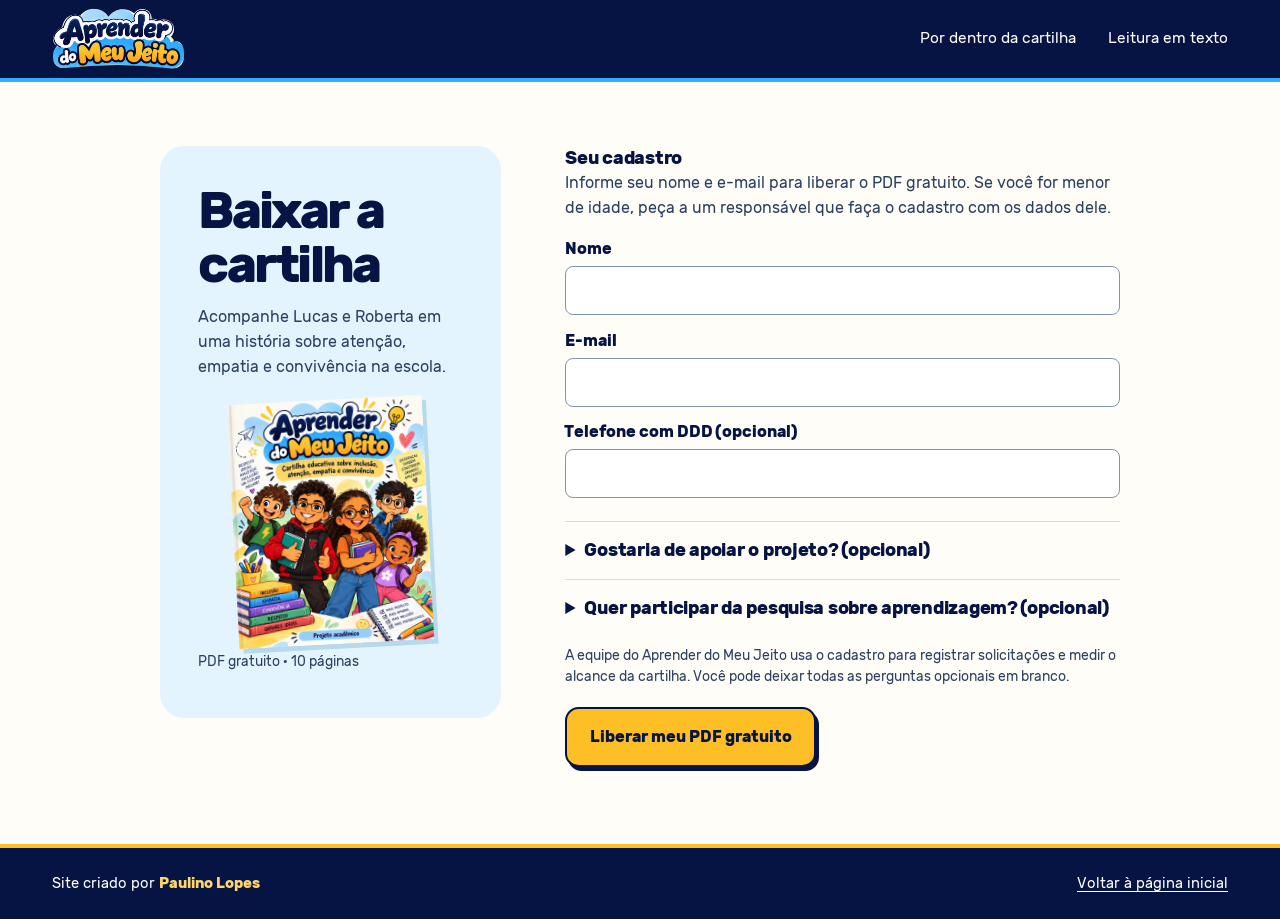
==== baixar/index.html @ f5104243 "Integra o cadastro ao botão de download da cartilha no GitHub Pages" ====
<!doctype html><html lang="pt-BR"><head><meta charset="utf-8"><meta name="viewport" content="width=device-width,initial-scale=1"><meta name="referrer" content="strict-origin-when-cross-origin"><meta name="robots" content="noindex"><link rel="icon" href="../icone-marca.png"><title>Baixar a cartilha | Aprender do Meu Jeito</title><link rel="stylesheet" href="../estilo.css"><link rel="stylesheet" href="./form.css"></head><body>
  <a class="skip" href="#cadastro">Pular para o cadastro</a><header><div class="wrap top"><a href="../index.html" class="brand" aria-label="Aprender do Meu Jeito, página inicial"><svg class="nav-logo" viewBox="23 17 524 244" aria-hidden="true" focusable="false"><defs><clipPath id="marca-cabecalho"><path d="M27 207 Q27 185 44 167 C19 159 19 117 63 93 C71 51 104 36 135 48 C164 9 222 12 248 52 C269 18 319 12 349 38 C370 8 419 18 419 60 Q433 58 446 67 C496 48 526 98 495 131 Q511 142 504 151 C529 142 547 164 547 194 L547 215 C543 242 530 257 500 258 L469 254 Q292 233 85 254 C52 259 26 247 27 207 Z"/></clipPath></defs><image href="../marca-aprender-do-meu-jeito.png" width="547" height="339" clip-path="url(#marca-cabecalho)"/></svg></a><nav aria-label="Navegação principal"><a class="interior" href="../index.html#por-dentro">Por dentro da cartilha</a><a href="../leitura.html">Leitura em texto</a></nav></div></header>
  <main class="form-layout"><div class="form-aside"><h1>Baixar a cartilha</h1><p>Acompanhe Lucas e Roberta em uma história sobre atenção, empatia e convivência na escola.</p><img src="../capa.webp" alt="Capa da cartilha Aprender do Meu Jeito"><p class="hint">PDF gratuito · 10 páginas</p></div><div id="cadastro"><h2>Seu cadastro</h2><p>Informe seu nome e e-mail para liberar o PDF gratuito. Se você for menor de idade, peça a um responsável que faça o cadastro com os dados dele.</p>
  
  <form action="https://aprender-do-meu-jeito.paulinolopes1474.chatgpt.site/baixar/github" method="post"><input type="hidden" name="protocolo" value="">
  <div class="fields">
  <label>Nome <input autocomplete="name" name="nome" required maxlength="120" value=""></label>
  <label>E-mail <input autocomplete="email" type="email" name="email" required maxlength="254" value=""></label>
  <label>Telefone com DDD (opcional) <input autocomplete="tel" type="tel" name="telefone" maxlength="24" value=""></label></div>
  <details ><summary>Gostaria de apoiar o projeto? (opcional)</summary>
  <p>Escolha quantas opções quiser. Manifestar interesse não gera cobrança ou compromisso.</p>
  <fieldset><legend class="sr-only">Formas de apoio</legend><label class="choice"><input type="checkbox" name="apoio" value="compartilhar" >Compartilhar a cartilha com outras pessoas</label><label class="choice"><input type="checkbox" name="apoio" value="expansao" >Levar o projeto à minha escola, instituição ou comunidade</label><label class="choice"><input type="checkbox" name="apoio" value="financeiro" >Contribuir financeiramente para a expansão do projeto</label><label class="choice"><input type="checkbox" name="apoio" value="colaborar" >Oferecer tempo, serviços ou materiais</label></fieldset>
  <label class="choice"><input type="checkbox" name="contato" value="sim" >Autorizo a equipe a falar comigo por e-mail ou pelo telefone informado sobre como apoiar o projeto.</label></details>
  <details ><summary>Quer participar da pesquisa sobre aprendizagem? (opcional)</summary>
  <p>Se você tem 18 anos ou mais, pode contar sobre a sua própria experiência. Guardamos apenas os totais de cada resposta, sem associá-los ao seu nome ou contato. Eles ajudam a escolher os temas das próximas cartilhas.</p>
  <label class="choice"><input type="checkbox" name="pesquisa" value="sim" >Tenho 18 anos ou mais e autorizo o uso das minhas respostas nessa pesquisa.</label>
  <fieldset><legend>Quais situações fazem parte da sua experiência?</legend><label class="choice"><input type="checkbox" name="vivencia" value="tea" >Autismo (TEA)</label><label class="choice"><input type="checkbox" name="vivencia" value="tdah" >Transtorno do déficit de atenção com hiperatividade (TDAH)</label><label class="choice"><input type="checkbox" name="vivencia" value="dislexia" >Dislexia</label><label class="choice"><input type="checkbox" name="vivencia" value="outra" >Outra condição que afeta minha aprendizagem</label><label class="choice"><input type="checkbox" name="vivencia" value="dificuldade" >Tenho dificuldades de atenção ou aprendizagem, sem diagnóstico</label><label class="choice"><input type="checkbox" name="vivencia" value="nenhuma" >Nenhuma dessas situações</label></fieldset></details>
  <p class="hint">A equipe do Aprender do Meu Jeito usa o cadastro para registrar solicitações e medir o alcance da cartilha. Você pode deixar todas as perguntas opcionais em branco.</p>
  <button class="download" type="submit">Liberar meu PDF gratuito</button></form></div></main>
  <footer><div class="wrap foot"><p>Site criado por <strong>Paulino Lopes</strong></p><a href="../">Voltar à página inicial</a></div></footer><script src="./cadastro.js" defer></script></body></html>
---- estilo.css ----
@font-face{font-family:Rubik;src:url(./rubik-regular.woff) format('woff');font-weight:400;font-display:swap}
@font-face{font-family:Rubik;src:url(./rubik-bold.woff) format('woff');font-weight:700;font-display:swap}
:root{--ink:#061443;--blue:#164d83;--gold:#febf26;--sky:#32adfc;--sky-light:#a8d9fc;--paper:#fffdf7;--line:#cddde9;--text:#2c4061;--width:1176px}
*,*::before,*::after{box-sizing:border-box}
html{scroll-padding-top:1rem}
body{margin:0;background:var(--paper);font-family:Rubik,Arial,sans-serif;color:var(--ink);line-height:1.55}
a{color:inherit}a:focus-visible,summary:focus-visible{outline:3px solid #045ac5;outline-offset:5px}
.wrap{width:min(var(--width),calc(100% - 96px));margin-inline:auto}
.skip{position:fixed;left:1rem;top:1rem;transform:translateY(-220%);background:white;padding:.6rem 1rem;z-index:10}.skip:focus{transform:none}
header{background:var(--ink);color:#fff;border-bottom:4px solid var(--sky)}
header a:focus-visible,footer a:focus-visible{outline-color:var(--gold)}
.top{min-height:78px;display:flex;align-items:center;justify-content:space-between;gap:2rem}
.brand{display:inline-flex;align-items:center;text-decoration:none;flex-shrink:0;padding-block:.45rem}.brand .nav-logo{width:132px;height:auto;display:block}
.sr-only{position:absolute;width:1px;height:1px;padding:0;margin:-1px;overflow:hidden;clip-path:inset(50%);white-space:nowrap;border:0}
nav{display:flex;gap:2rem;align-items:center}nav a{font-size:.96rem;text-decoration:none;padding:.65rem 0}nav a:hover,.foot a:hover{text-decoration:underline;text-underline-offset:4px}
.hero{display:grid;grid-template-columns:.96fr 1.04fr;align-items:center;gap:clamp(2rem,5vw,5rem);padding-block:clamp(38px,4.4vw,64px)}
.kicker{display:flex;align-items:center;gap:.55em;color:var(--blue);font-size:.82rem;font-weight:700;letter-spacing:.09em;text-transform:uppercase}.kicker::before{content:'';width:26px;height:4px;transform:rotate(-6deg);background:var(--gold);border-radius:80% 30% 60% 20%}
h1,h2,h3,p{margin:0}.hero h1{margin:0 0 1.1rem;line-height:1}.hero-logo{display:block;width:min(100%,480px);height:auto}
.hero .lead{font-size:clamp(1.1rem,1.5vw,1.27rem);line-height:1.6;max-width:29rem;color:var(--text)}
.actions{display:flex;flex-wrap:wrap;gap:1.25rem;align-items:center;margin:1.8rem 0 .8rem}
.download{display:inline-flex;align-items:center;justify-content:center;gap:.7rem;text-decoration:none;font-weight:700;line-height:1.2;background:var(--gold);color:var(--ink);border:2px solid var(--ink);border-radius:.85rem;box-shadow:3px 4px 0 var(--ink);padding:1rem 1.4rem;transition:transform .14s,box-shadow .14s}
.download:hover{transform:translate(1px,1px);box-shadow:2px 3px 0 var(--ink);background:#ffda65}.download svg,.textlink svg{width:1.2rem;height:1.2rem}
.textlink{display:inline-flex;gap:.45rem;align-items:center;padding:.55rem .1rem;color:var(--ink);text-decoration:underline;text-underline-offset:4px;font-size:1rem}
.meta{font-size:.87rem;color:#526076}
.stage{position:relative;isolation:isolate;display:grid;place-items:center;min-height:393px;aspect-ratio:1.21;background:linear-gradient(155deg,#d6eeff 0%,var(--sky-light) 55%,#66c1ff 100%);border-radius:48% 41% 36% 31% / 36% 39% 24% 46%;margin:0}
.stage:before{content:'';position:absolute;width:17%;height:15%;left:8%;bottom:9%;background-image:radial-gradient(circle,#2586c5 1.5px,transparent 2px);background-size:9px 9px;transform:rotate(-8deg);z-index:-1}
.book{display:block;width:53%;height:auto;transform:rotate(6deg);border-radius:3px 4px 4px 3px;box-shadow:2px 3px 0 #f9f7e7,3px 4px 0 #a9b1ad,4px 5px 0 #fff,5px 6px 0 #96a8ad,13px 17px 23px #2639473b}
.charm{position:absolute;pointer-events:none}.star{width:13%;left:8%;top:16%;transform:rotate(-12deg)}.heart{width:11%;right:6%;bottom:14%;transform:rotate(9deg)}.rays{width:10%;right:8%;top:10%}
.inside{background:#f1f9ff;border-block:1px solid var(--line);padding:clamp(38px,4vw,62px) 0 clamp(48px,6vw,76px)}
h2{font-size:clamp(2rem,3.3vw,3rem);line-height:1.1;letter-spacing:-.052em}.section-heading{display:flex;align-items:center;gap:1rem;margin-bottom:1.6rem}.section-heading:after{content:'';flex:1;border-top:1px solid var(--line)}
.cards{display:grid;grid-template-columns:repeat(3,minmax(0,1fr));gap:1.45rem}.card{display:flex;flex-direction:column;text-decoration:none;border:1.5px solid var(--ink);border-radius:15px;overflow:hidden;background:#fff5cf}.card:nth-child(2){background:#e2f3ff}.card:nth-child(3){background:#fffdf7}.card:hover h3{text-decoration:underline;text-underline-offset:4px}.card img{width:100%;aspect-ratio:2.1;object-fit:cover;display:block;border-bottom:1.5px solid var(--ink)}.card div{padding:1rem 1.2rem 1.3rem}.card h3{font-size:1.16rem;line-height:1.25;letter-spacing:-.025em}.card p{margin-top:.45rem;line-height:1.45;color:var(--text)}
footer{color:white;background:var(--ink);border-top:4px solid var(--gold)}
.foot{display:flex;align-items:center;justify-content:space-between;padding-block:1.5rem;gap:1rem;flex-wrap:wrap;font-size:.92rem;color:inherit}.foot strong{color:#ffd669}.foot a{color:white;text-underline-offset:3px}
.reader{width:min(750px,calc(100% - 48px));margin:0 auto;padding:3rem 0}.reader h1{font-size:clamp(2.8rem,5.8vw,4.4rem);letter-spacing:-.06em;line-height:1.03;margin:.7rem 0 1rem}.reader .lede{color:var(--text);font-size:1.12rem}.index{background:#e5f5ff;border-radius:1rem;border:1px solid #bacfd2;margin:1.65rem 0 2.5rem;padding:.8rem 1.2rem}.index summary{cursor:pointer;font-weight:700}.index ul{columns:2;column-gap:2rem;padding-left:1.25rem}.index a,.reader a:not(.download){text-underline-offset:3px}.reader section{border-top:1px solid var(--line);padding:2rem 0 .5rem}.reader h2{font-size:clamp(1.6rem,4vw,2.1rem);margin:.35rem 0 1rem}.reader section p,.reader li{margin:.6rem 0}.reader blockquote{margin:1.1rem 0;padding:.7rem 1rem;background:#fff2bc;border-left:4px solid var(--gold)}.reader article{font-size:1.06rem}.reader dt{font-weight:700;margin-top:.7rem}.reader dd{margin:0}
@media(min-width:1450px){.hero{gap:6rem}.stage{min-height:460px}}
@media(max-width:850px){.wrap{width:calc(100% - 48px)}.hero{gap:2rem}.stage{min-height:300px}.actions{gap:.65rem}.cards{gap:.85rem}.card div{padding:1rem}nav{gap:1.15rem}}
@media(max-width:670px){.wrap{width:calc(100% - 36px)}.top{min-height:65px;gap:.5rem}.brand .nav-logo{width:112px}nav{gap:.65rem}nav .interior{display:none}nav a{font-size:.87rem}.hero{grid-template-columns:1fr;padding:36px 0 40px;gap:30px}.hero h1{margin:0 0 1rem}.actions{margin-top:1.4rem;gap:1rem}.download{padding:.9rem 1.1rem}.stage{width:min(100%,430px);margin:auto;min-height:0}.book{width:52%}.cards{grid-template-columns:1fr;gap:1.1rem}.card{display:grid;grid-template-columns:34% 1fr;min-height:105px}.card img{height:100%;aspect-ratio:auto;object-fit:cover;border:0;border-right:1.5px solid var(--ink)}.card div{align-self:center;padding:.85rem}.card h3{font-size:1.08rem}.card p{font-size:.97rem}.index ul{columns:1}.reader{width:calc(100% - 36px);padding:2rem 0}.foot{align-items:flex-start;flex-direction:column}.inside{padding-block:2rem}}
@media(prefers-reduced-motion:reduce){*{transition:none!important}}
---- baixar/form.css ----
.form-layout{width:min(960px,calc(100% - 36px));margin:clamp(1.5rem,5vw,4rem) auto;display:grid;grid-template-columns:minmax(0,.8fr) minmax(0,1.3fr);gap:clamp(1.5rem,5vw,4.8rem);align-items:start}
.form-aside{background:#e3f4ff;padding:clamp(1.35rem,3vw,2.5rem);border-radius:1.5rem;color:var(--ink)}
.form-aside img{width:min(100%,195px);height:auto;display:block;margin:1.25rem auto 0;transform:rotate(-3deg);box-shadow:4px 5px 0 #b6d9ed}
.form-layout h1{font-size:clamp(2rem,4.5vw,3.2rem);letter-spacing:-.05em;line-height:1.04;margin:0 0 .9rem}
.form-layout h2,.form-layout summary{font-size:1.13rem;font-weight:700;line-height:1.4;letter-spacing:-.015em}
.form-layout p,.form-layout small{color:var(--text)}
.fields{display:grid;gap:.85rem;margin:1rem 0 1.4rem}
.fields label{display:grid;gap:.26rem;font-weight:700}
.fields input{background:white;border:1px solid #8394aa;border-radius:.5rem;padding:.7rem .8rem;color:var(--ink);font:inherit;min-width:0;width:100%}
.form-layout input:focus-visible,.form-layout button:focus-visible,.form-layout summary:focus-visible{outline:3px solid #145bc5;outline-offset:3px}
.form-layout details{border-top:1px solid var(--line);padding:1rem 0}
.form-layout summary{cursor:pointer}.form-layout details p{margin:.6rem 0}
.form-layout .choice{display:flex;gap:.65rem;align-items:flex-start;cursor:pointer;padding:.4rem 0;line-height:1.45}
.choice input{flex:none;width:1.1rem;height:1.1rem;margin:.17rem 0 0;accent-color:#174f83}
.form-layout fieldset{border:0;padding:0;margin:.65rem 0}
.form-layout .download{font:inherit;font-weight:700;cursor:pointer;margin:.8rem 0}
.form-layout .hint{font-size:.87rem;line-height:1.45;margin:.5rem 0}
.form-layout .notice{border-left:4px solid #c83b24;padding:.7rem 1rem;background:#fff2e9;margin:.7rem 0}
.form-layout .success{padding:1rem 0}
@media(max-width:700px){.form-layout{grid-template-columns:1fr;gap:1.15rem}.form-aside{padding:1.1rem 1.2rem}.form-aside img{display:none}.form-layout h1{margin-bottom:.5rem}}
@media(max-width:700px){.form-aside{background:transparent;padding:0}.form-aside p{display:none}#cadastro h2{margin:0}}
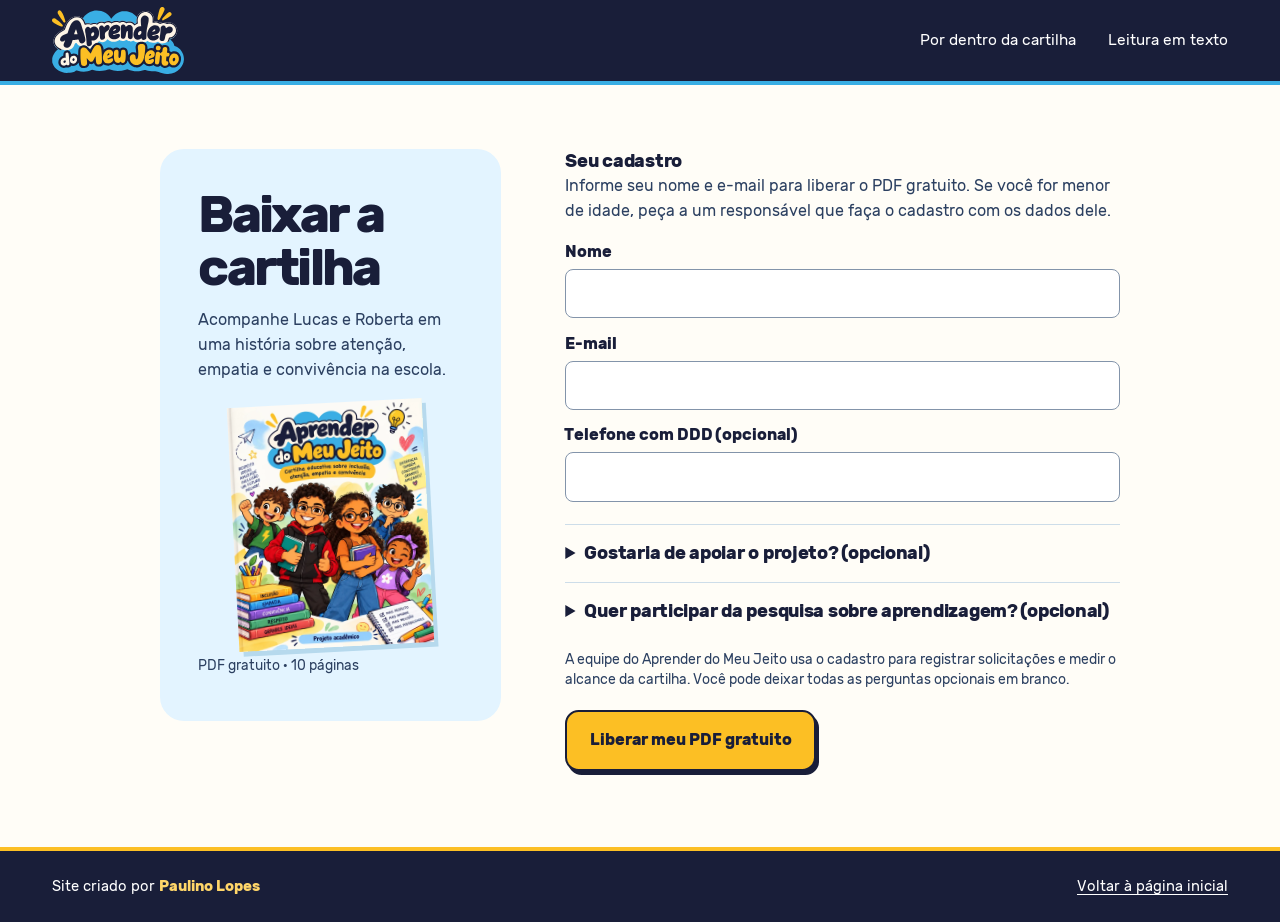
==== commit d46c292e: "Aplica a nova marca oficial da cartilha ao site e ao formulário" ====
--- a/baixar/index.html
+++ b/baixar/index.html
@@ -1,5 +1,5 @@
-<!doctype html><html lang="pt-BR"><head><meta charset="utf-8"><meta name="viewport" content="width=device-width,initial-scale=1"><meta name="referrer" content="strict-origin-when-cross-origin"><meta name="robots" content="noindex"><link rel="icon" href="../icone-marca.png"><title>Baixar a cartilha | Aprender do Meu Jeito</title><link rel="stylesheet" href="../estilo.css"><link rel="stylesheet" href="./form.css"></head><body>
-  <a class="skip" href="#cadastro">Pular para o cadastro</a><header><div class="wrap top"><a href="../index.html" class="brand" aria-label="Aprender do Meu Jeito, página inicial"><svg class="nav-logo" viewBox="23 17 524 244" aria-hidden="true" focusable="false"><defs><clipPath id="marca-cabecalho"><path d="M27 207 Q27 185 44 167 C19 159 19 117 63 93 C71 51 104 36 135 48 C164 9 222 12 248 52 C269 18 319 12 349 38 C370 8 419 18 419 60 Q433 58 446 67 C496 48 526 98 495 131 Q511 142 504 151 C529 142 547 164 547 194 L547 215 C543 242 530 257 500 258 L469 254 Q292 233 85 254 C52 259 26 247 27 207 Z"/></clipPath></defs><image href="../marca-aprender-do-meu-jeito.png" width="547" height="339" clip-path="url(#marca-cabecalho)"/></svg></a><nav aria-label="Navegação principal"><a class="interior" href="../index.html#por-dentro">Por dentro da cartilha</a><a href="../leitura.html">Leitura em texto</a></nav></div></header>
+<!doctype html><html lang="pt-BR"><head><meta charset="utf-8"><meta name="viewport" content="width=device-width,initial-scale=1"><meta name="referrer" content="strict-origin-when-cross-origin"><meta name="robots" content="noindex"><link rel="icon" href="../icone-marca.png?v=2" type="image/png"><link rel="icon" href="../icone-marca.svg" type="image/svg+xml"><title>Baixar a cartilha | Aprender do Meu Jeito</title><link rel="stylesheet" href="../estilo.css"><link rel="stylesheet" href="./form.css"><meta property="og:title" content="Baixar a cartilha | Aprender do Meu Jeito"><meta property="og:image" content="https://skepping.github.io/aprender-do-meu-jeito/cartilha-compartilhar.png"><meta property="og:image:width" content="1200"><meta property="og:image:height" content="630"><meta property="og:image:alt" content="Aprender do Meu Jeito. Cartilha educativa sobre inclusão, atenção, empatia e convivência."></head><body>
+  <a class="skip" href="#cadastro">Pular para o cadastro</a><header><div class="wrap top"><a href="../index.html" class="brand" aria-label="Aprender do Meu Jeito, página inicial"><img class="nav-logo" src="../marca-reduzida.svg" width="1449" height="733" alt=""></a><nav aria-label="Navegação principal"><a class="interior" href="../index.html#por-dentro">Por dentro da cartilha</a><a href="../leitura.html">Leitura em texto</a></nav></div></header>
   <main class="form-layout"><div class="form-aside"><h1>Baixar a cartilha</h1><p>Acompanhe Lucas e Roberta em uma história sobre atenção, empatia e convivência na escola.</p><img src="../capa.webp" alt="Capa da cartilha Aprender do Meu Jeito"><p class="hint">PDF gratuito · 10 páginas</p></div><div id="cadastro"><h2>Seu cadastro</h2><p>Informe seu nome e e-mail para liberar o PDF gratuito. Se você for menor de idade, peça a um responsável que faça o cadastro com os dados dele.</p>
   
   <form action="https://aprender-do-meu-jeito.paulinolopes1474.chatgpt.site/baixar/github" method="post"><input type="hidden" name="protocolo" value="">
--- a/estilo.css
+++ b/estilo.css
@@ -1,6 +1,6 @@
 @font-face{font-family:Rubik;src:url(./rubik-regular.woff) format('woff');font-weight:400;font-display:swap}
 @font-face{font-family:Rubik;src:url(./rubik-bold.woff) format('woff');font-weight:700;font-display:swap}
-:root{--ink:#061443;--blue:#164d83;--gold:#febf26;--sky:#32adfc;--sky-light:#a8d9fc;--paper:#fffdf7;--line:#cddde9;--text:#2c4061;--width:1176px}
+:root{--ink:#191e39;--blue:#164d83;--gold:#fcbf24;--sky:#39aee4;--sky-light:#a8d9fc;--paper:#fffdf7;--line:#cddde9;--text:#2c4061;--width:1176px}
 *,*::before,*::after{box-sizing:border-box}
 html{scroll-padding-top:1rem}
 body{margin:0;background:var(--paper);font-family:Rubik,Arial,sans-serif;color:var(--ink);line-height:1.55}
